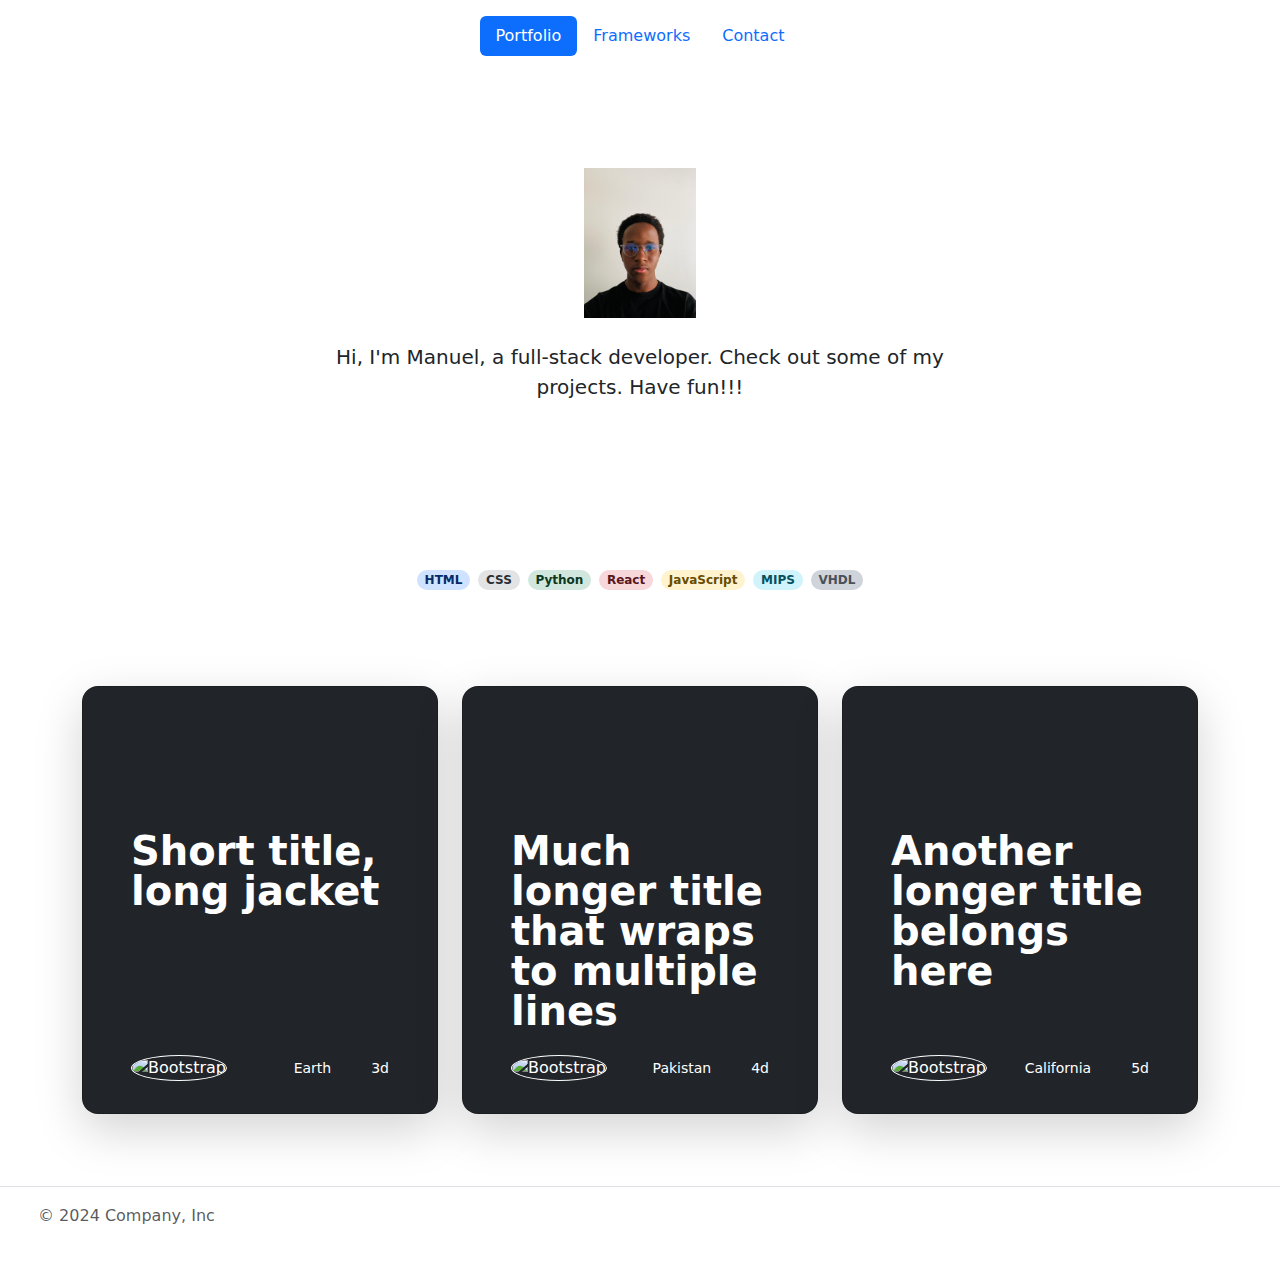
==== index.html @ d9d0e850 "Added image assets and modified hero section Put an intro of myself in the hero section" ====
<!DOCTYPE html>
<html lang="en">
<head>
    <meta charset="UTF-8">
    <meta name="viewport" content="width=device-width, initial-scale=1.0">
    <link href="https://cdn.jsdelivr.net/npm/bootstrap@5.3.3/dist/css/bootstrap.min.css" rel="stylesheet" integrity="sha384-QWTKZyjpPEjISv5WaRU9OFeRpok6YctnYmDr5pNlyT2bRjXh0JMhjY6hW+ALEwIH" crossorigin="anonymous">
    <link rel="stylesheet" href="./styles.css">
    <title>Manuel Mokua</title>
</head>
<body>
    <section class="header">
        <div class="container">
            <header class="d-flex justify-content-center py-3">
              <ul class="nav nav-pills">
                <li class="nav-item"><a href="#" class="nav-link active" aria-current="page">Portfolio</a></li>
                <li class="nav-item"><a href="#" class="nav-link">Frameworks</a></li>
                <li class="nav-item"><a href="#" class="nav-link">Contact</a></li>
              </ul>
            </header>
          </div>
    </section>

    <section class="hero">
        <div class="px-4 py-5 my-5 text-center">
            <img class="d-block mx-auto mb-4" src="./assets/emmanuelmokua.jpeg" alt="picture of emmanuel mokua" width="" height="150">
            
            <div class="col-lg-6 mx-auto">
              <p class="lead mb-4">Hi, I'm Manuel, a full-stack developer. Check out some of my projects. Have fun!!!</p>
            </div>
          </div>
    </section>

    <section class="badges">
        <div class="d-flex gap-2 justify-content-center py-5">
            <span class="badge bg-primary-subtle text-primary-emphasis rounded-pill">HTML</span>
            <span class="badge bg-secondary-subtle text-secondary-emphasis rounded-pill">CSS</span>
            <span class="badge bg-success-subtle text-success-emphasis rounded-pill">Python</span>
            <span class="badge bg-danger-subtle text-danger-emphasis rounded-pill">React</span>
            <span class="badge bg-warning-subtle text-warning-emphasis rounded-pill">JavaScript</span>
            <span class="badge bg-info-subtle text-info-emphasis rounded-pill">MIPS</span>
            <span class="badge bg-dark-subtle text-dark-emphasis rounded-pill">VHDL</span>
          </div>
    </section>

    <section class="features">
        <div class="container">
        <div class="row row-cols-1 row-cols-lg-3 align-items-stretch g-4 py-5">
            <div class="col">
              <div class="card card-cover h-100 overflow-hidden text-bg-dark rounded-4 shadow-lg" style="background-image: url('unsplash-photo-1.jpg');">
                <div class="d-flex flex-column h-100 p-5 pb-3 text-white text-shadow-1">
                  <h3 class="pt-5 mt-5 mb-4 display-6 lh-1 fw-bold">Short title, long jacket</h3>
                  <ul class="d-flex list-unstyled mt-auto">
                    <li class="me-auto">
                      <img src="https://github.com/twbs.png" alt="Bootstrap" width="32" height="32" class="rounded-circle border border-white">
                    </li>
                    <li class="d-flex align-items-center me-3">
                      <svg class="bi me-2" width="1em" height="1em"><use xlink:href="#geo-fill"></use></svg>
                      <small>Earth</small>
                    </li>
                    <li class="d-flex align-items-center">
                      <svg class="bi me-2" width="1em" height="1em"><use xlink:href="#calendar3"></use></svg>
                      <small>3d</small>
                    </li>
                  </ul>
                </div>
              </div>
            </div>
      
            <div class="col">
              <div class="card card-cover h-100 overflow-hidden text-bg-dark rounded-4 shadow-lg" style="background-image: url('unsplash-photo-2.jpg');">
                <div class="d-flex flex-column h-100 p-5 pb-3 text-white text-shadow-1">
                  <h3 class="pt-5 mt-5 mb-4 display-6 lh-1 fw-bold">Much longer title that wraps to multiple lines</h3>
                  <ul class="d-flex list-unstyled mt-auto">
                    <li class="me-auto">
                      <img src="https://github.com/twbs.png" alt="Bootstrap" width="32" height="32" class="rounded-circle border border-white">
                    </li>
                    <li class="d-flex align-items-center me-3">
                      <svg class="bi me-2" width="1em" height="1em"><use xlink:href="#geo-fill"></use></svg>
                      <small>Pakistan</small>
                    </li>
                    <li class="d-flex align-items-center">
                      <svg class="bi me-2" width="1em" height="1em"><use xlink:href="#calendar3"></use></svg>
                      <small>4d</small>
                    </li>
                  </ul>
                </div>
              </div>
            </div>
      
            <div class="col">
              <div class="card card-cover h-100 overflow-hidden text-bg-dark rounded-4 shadow-lg" style="background-image: url('unsplash-photo-3.jpg');">
                <div class="d-flex flex-column h-100 p-5 pb-3 text-shadow-1">
                  <h3 class="pt-5 mt-5 mb-4 display-6 lh-1 fw-bold">Another longer title belongs here</h3>
                  <ul class="d-flex list-unstyled mt-auto">
                    <li class="me-auto">
                      <img src="https://github.com/twbs.png" alt="Bootstrap" width="32" height="32" class="rounded-circle border border-white">
                    </li>
                    <li class="d-flex align-items-center me-3">
                      <svg class="bi me-2" width="1em" height="1em"><use xlink:href="#geo-fill"></use></svg>
                      <small>California</small>
                    </li>
                    <li class="d-flex align-items-center">
                      <svg class="bi me-2" width="1em" height="1em"><use xlink:href="#calendar3"></use></svg>
                      <small>5d</small>
                    </li>
                  </ul>
                </div>
              </div>
            </div>
          </div>
        </div>
    </section>

    <section class="footer">
        <footer class="d-flex flex-wrap justify-content-between align-items-center py-3 my-4 border-top">
            <div class="col-md-4 d-flex align-items-center">
              <a href="/" class="mb-3 me-2 mb-md-0 text-body-secondary text-decoration-none lh-1">
                <svg class="bi" width="30" height="24"><use xlink:href="#bootstrap"></use></svg>
              </a>
              <span class="mb-3 mb-md-0 text-body-secondary">© 2024 Company, Inc</span>
            </div>
        
            <ul class="nav col-md-4 justify-content-end list-unstyled d-flex">
              <li class="ms-3"><a class="text-body-secondary" href="#"><svg class="bi" width="24" height="24"><use xlink:href="#twitter"></use></svg></a></li>
              <li class="ms-3"><a class="text-body-secondary" href="#"><svg class="bi" width="24" height="24"><use xlink:href="#instagram"></use></svg></a></li>
              <li class="ms-3"><a class="text-body-secondary" href="#"><svg class="bi" width="24" height="24"><use xlink:href="#facebook"></use></svg></a></li>
            </ul>
          </footer>
    </section>

    <script src="https://cdn.jsdelivr.net/npm/bootstrap@5.3.3/dist/js/bootstrap.bundle.min.js" integrity="sha384-YvpcrYf0tY3lHB60NNkmXc5s9fDVZLESaAA55NDzOxhy9GkcIdslK1eN7N6jIeHz" crossorigin="anonymous"></script>
</body>
</html>
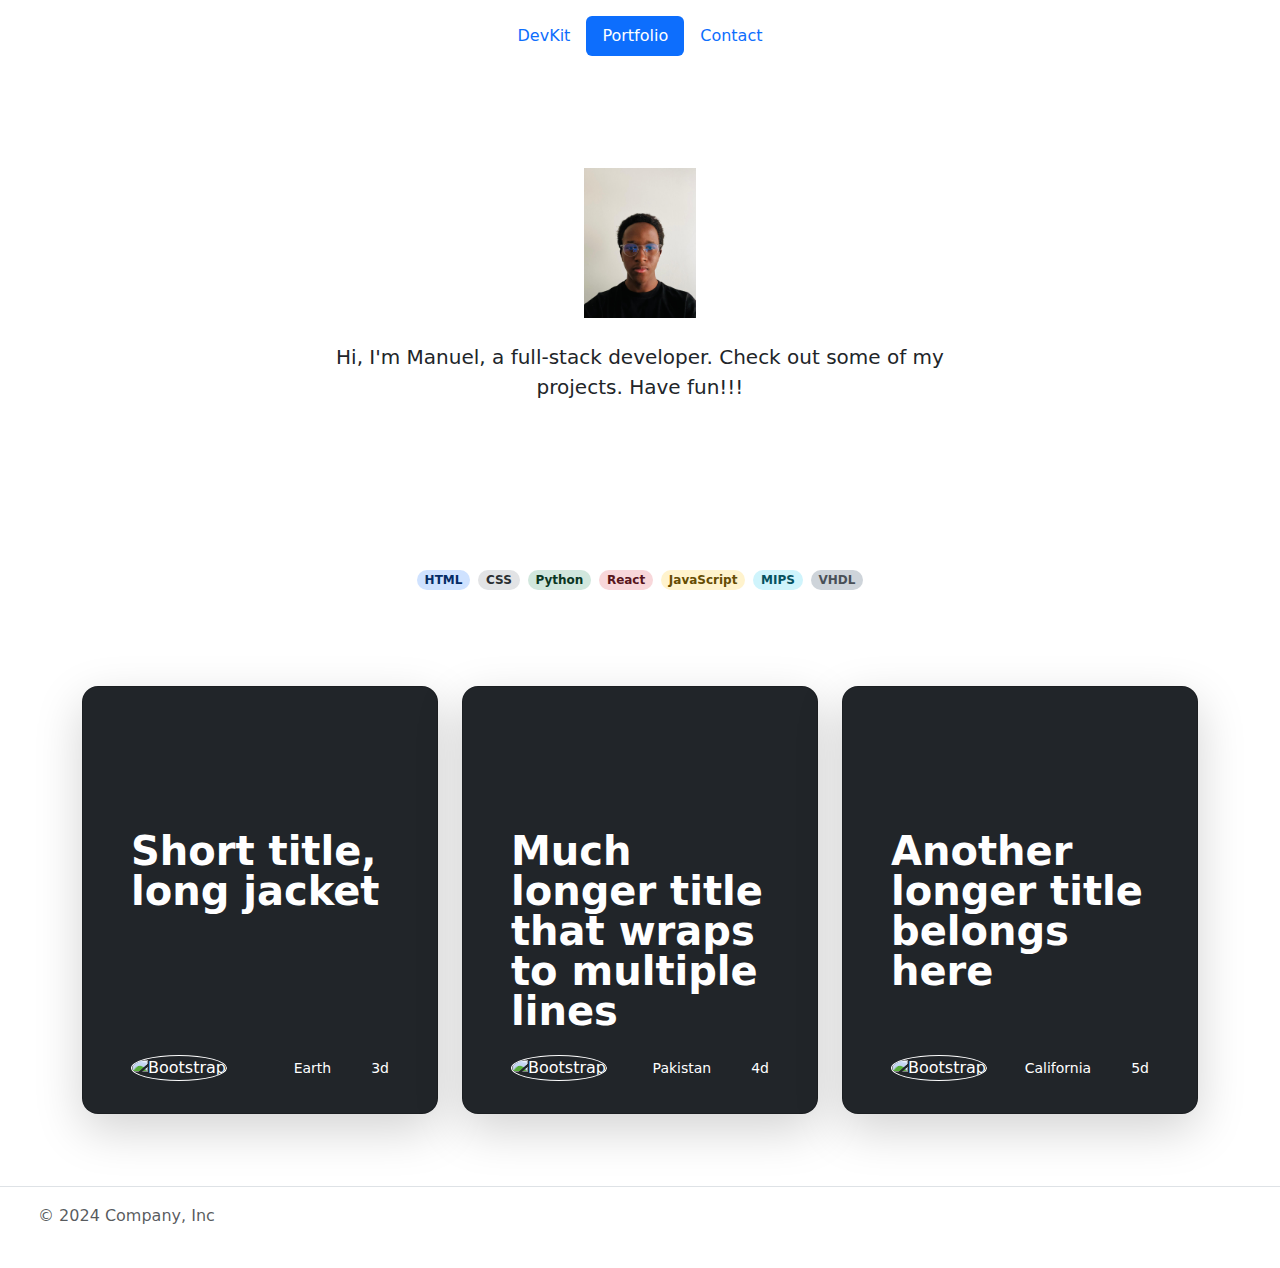
==== commit 0b5edddc: "Styled Header and Hero sections Added a background image Changed background color to aliceblue Round" ====
--- a/index.html
+++ b/index.html
@@ -12,8 +12,8 @@
         <div class="container">
             <header class="d-flex justify-content-center py-3">
               <ul class="nav nav-pills">
-                <li class="nav-item"><a href="#" class="nav-link active" aria-current="page">Portfolio</a></li>
-                <li class="nav-item"><a href="#" class="nav-link">Frameworks</a></li>
+                <li class="nav-item"><a href="#" class="nav-link" aria-current="page">DevKit</a></li>
+                <li class="nav-item"><a href="#" class="nav-link active">Portfolio</a></li>
                 <li class="nav-item"><a href="#" class="nav-link">Contact</a></li>
               </ul>
             </header>
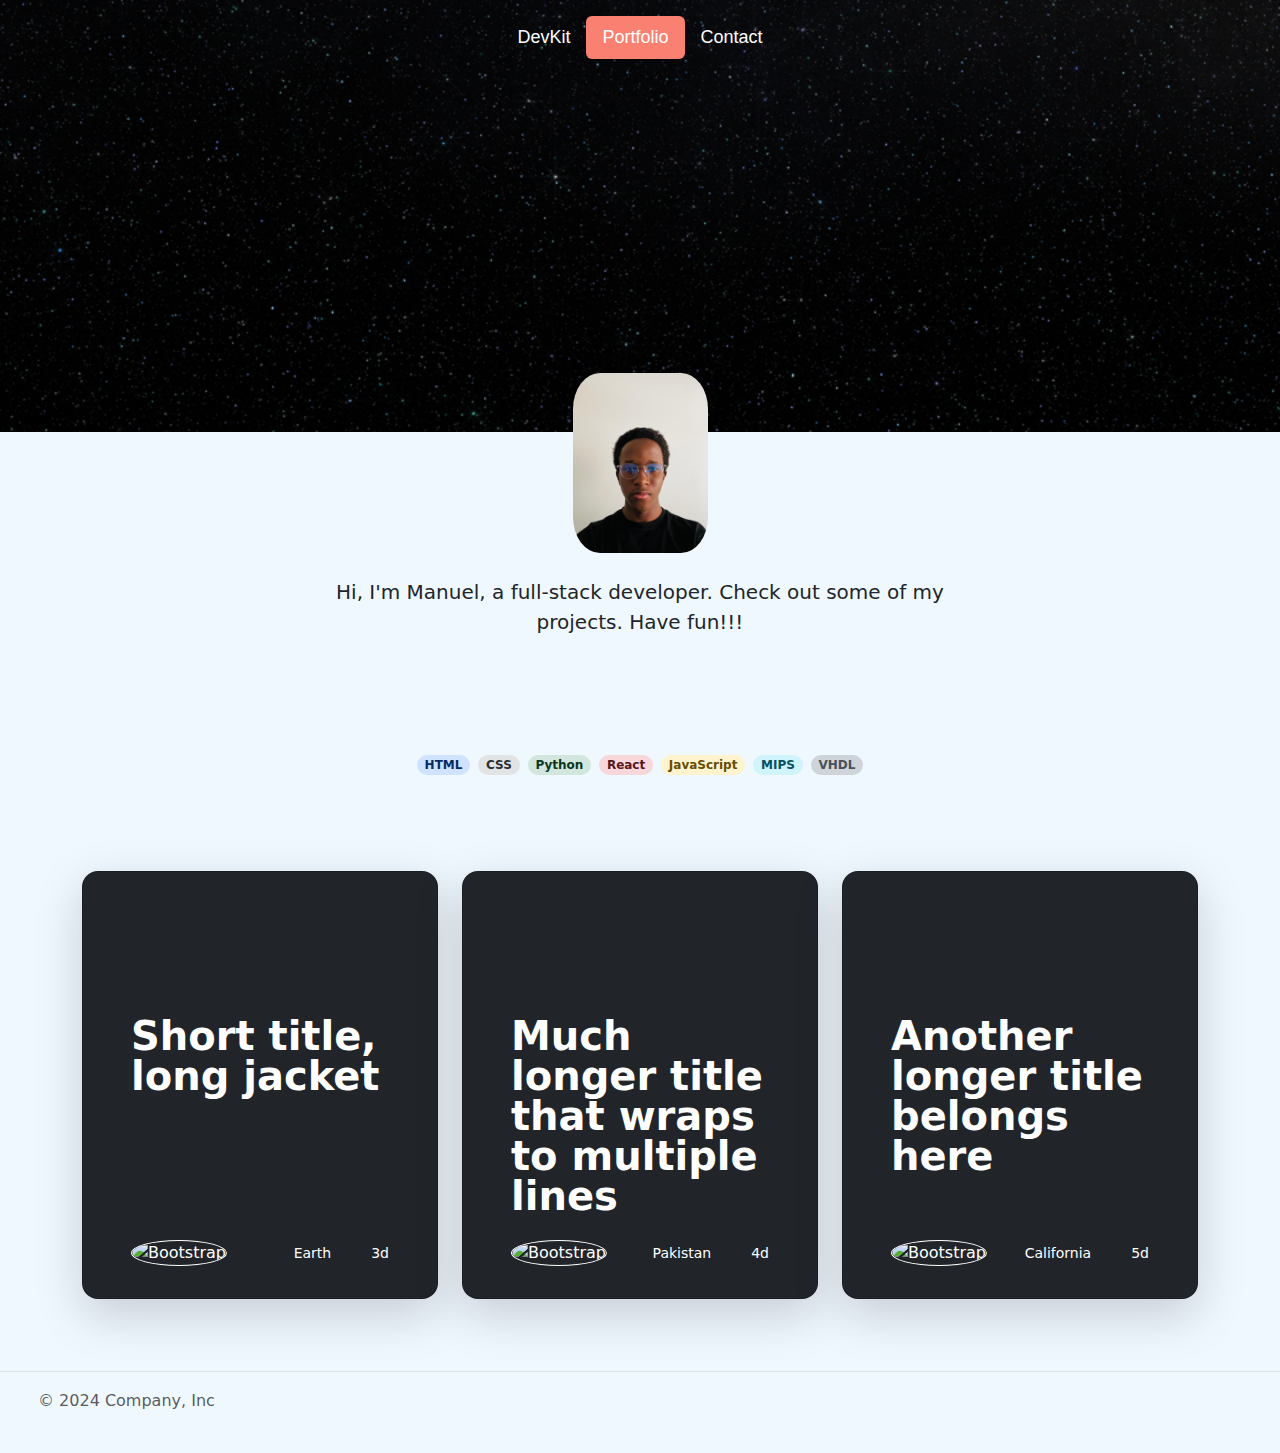
==== commit 16723754: "Styled header and hero sections added background image and color adjusted margins on top & bottom of" ====
--- a/index.html
+++ b/index.html
@@ -8,6 +8,7 @@
     <title>Manuel Mokua</title>
 </head>
 <body>
+  <!-- Header -->
     <section class="header">
         <div class="container">
             <header class="d-flex justify-content-center py-3">
@@ -20,16 +21,19 @@
           </div>
     </section>
 
+    <!-- Hero -->
     <section class="hero">
         <div class="px-4 py-5 my-5 text-center">
-            <img class="d-block mx-auto mb-4" src="./assets/emmanuelmokua.jpeg" alt="picture of emmanuel mokua" width="" height="150">
-            
+            <div class="developer-image">
+            <img class="d-block mx-auto mb-4" src="./assets/emmanuelmokua.jpeg" alt="picture of emmanuel mokua" width="" height="180" style="border-radius: 20%">
+            </div>
             <div class="col-lg-6 mx-auto">
               <p class="lead mb-4">Hi, I'm Manuel, a full-stack developer. Check out some of my projects. Have fun!!!</p>
             </div>
           </div>
     </section>
 
+    <!-- Badges -->
     <section class="badges">
         <div class="d-flex gap-2 justify-content-center py-5">
             <span class="badge bg-primary-subtle text-primary-emphasis rounded-pill">HTML</span>
@@ -42,6 +46,7 @@
           </div>
     </section>
 
+    <!-- Portfolio -->
     <section class="features">
         <div class="container">
         <div class="row row-cols-1 row-cols-lg-3 align-items-stretch g-4 py-5">
@@ -111,6 +116,7 @@
         </div>
     </section>
 
+    <!-- Footer -->
     <section class="footer">
         <footer class="d-flex flex-wrap justify-content-between align-items-center py-3 my-4 border-top">
             <div class="col-md-4 d-flex align-items-center">
--- a/styles.css
+++ b/styles.css
@@ -0,0 +1,22 @@
+body {
+    background-image: url(./assets/spacecanvas.jpeg);
+    background-repeat: no-repeat;
+    background-size: 100%;
+    background-position-y: -22lh;
+    background-color: aliceblue;
+}
+
+.nav-item .nav-link {
+    color: white;
+    font-size:large;
+    font-family:Arial, Helvetica, sans-serif
+}
+
+.nav-item .nav-link.active {
+    background-color:salmon;
+}
+
+.hero {
+    margin-top: 250px;
+    margin-bottom: -50px
+}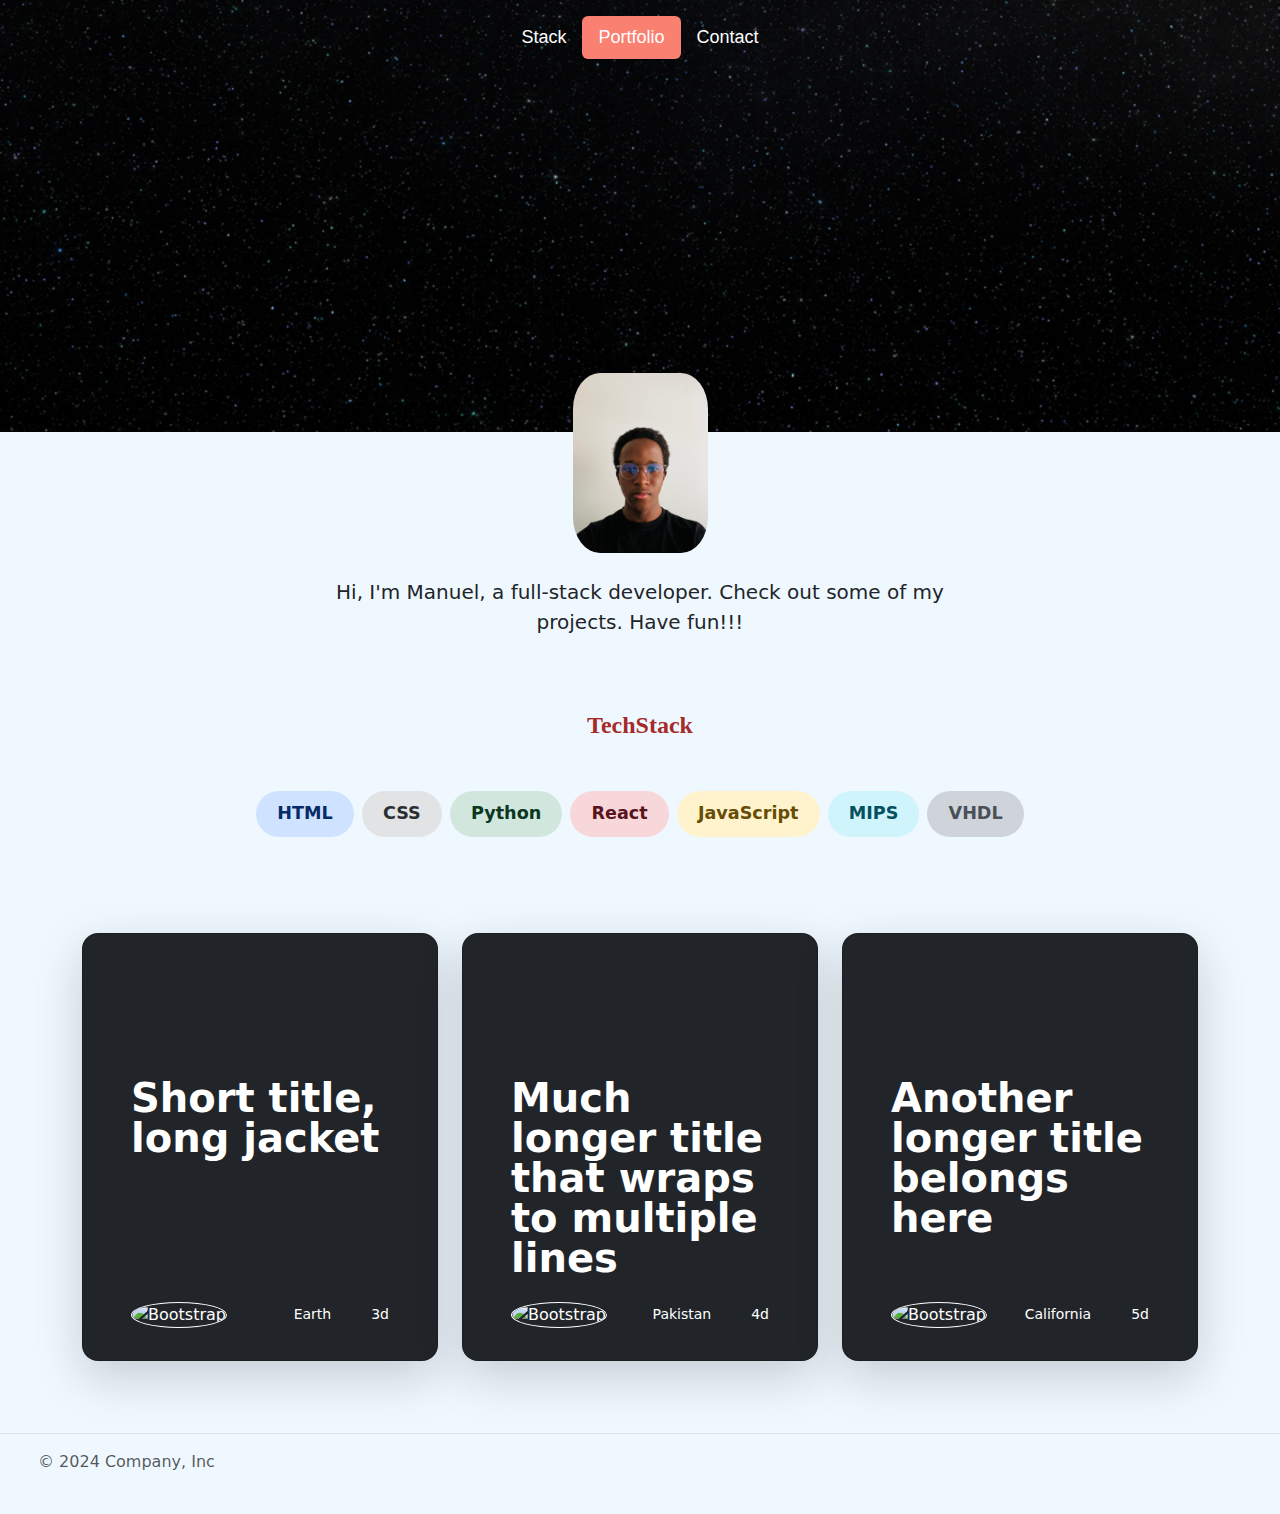
==== commit 75d1a4ee: "Styled Badges Section Added a "larger-barge" class to add custom styling to span elements Added a ti" ====
--- a/index.html
+++ b/index.html
@@ -13,7 +13,7 @@
         <div class="container">
             <header class="d-flex justify-content-center py-3">
               <ul class="nav nav-pills">
-                <li class="nav-item"><a href="#" class="nav-link" aria-current="page">DevKit</a></li>
+                <li class="nav-item"><a href="#" class="nav-link" aria-current="page">Stack</a></li>
                 <li class="nav-item"><a href="#" class="nav-link active">Portfolio</a></li>
                 <li class="nav-item"><a href="#" class="nav-link">Contact</a></li>
               </ul>
@@ -35,14 +35,15 @@
 
     <!-- Badges -->
     <section class="badges">
+      <p class="skill-heading">TechStack</p>
         <div class="d-flex gap-2 justify-content-center py-5">
-            <span class="badge bg-primary-subtle text-primary-emphasis rounded-pill">HTML</span>
-            <span class="badge bg-secondary-subtle text-secondary-emphasis rounded-pill">CSS</span>
-            <span class="badge bg-success-subtle text-success-emphasis rounded-pill">Python</span>
-            <span class="badge bg-danger-subtle text-danger-emphasis rounded-pill">React</span>
-            <span class="badge bg-warning-subtle text-warning-emphasis rounded-pill">JavaScript</span>
-            <span class="badge bg-info-subtle text-info-emphasis rounded-pill">MIPS</span>
-            <span class="badge bg-dark-subtle text-dark-emphasis rounded-pill">VHDL</span>
+            <span class="badge bg-primary-subtle text-primary-emphasis rounded-pill larger-badge">HTML</span>
+            <span class="badge bg-secondary-subtle text-secondary-emphasis rounded-pill larger-badge">CSS</span>
+            <span class="badge bg-success-subtle text-success-emphasis rounded-pill larger-badge">Python</span>
+            <span class="badge bg-danger-subtle text-danger-emphasis rounded-pill larger-badge">React</span>
+            <span class="badge bg-warning-subtle text-warning-emphasis rounded-pill larger-badge">JavaScript</span>
+            <span class="badge bg-info-subtle text-info-emphasis rounded-pill larger-badge">MIPS</span>
+            <span class="badge bg-dark-subtle text-dark-emphasis rounded-pill larger-badge">VHDL</span>
           </div>
     </section>
 
--- a/styles.css
+++ b/styles.css
@@ -19,4 +19,18 @@
 .hero {
     margin-top: 250px;
     margin-bottom: -50px
+}
+
+.larger-badge {
+    padding: 0.8em 1.2em;
+    font-size: 1.1em;
+}
+
+.skill-heading {
+    text-align: center;
+    margin-bottom: 0px;
+    font-weight: bold;
+    font-size: x-large;
+    font-family:Georgia, 'Times New Roman', Times, serif;
+    color:brown;
 }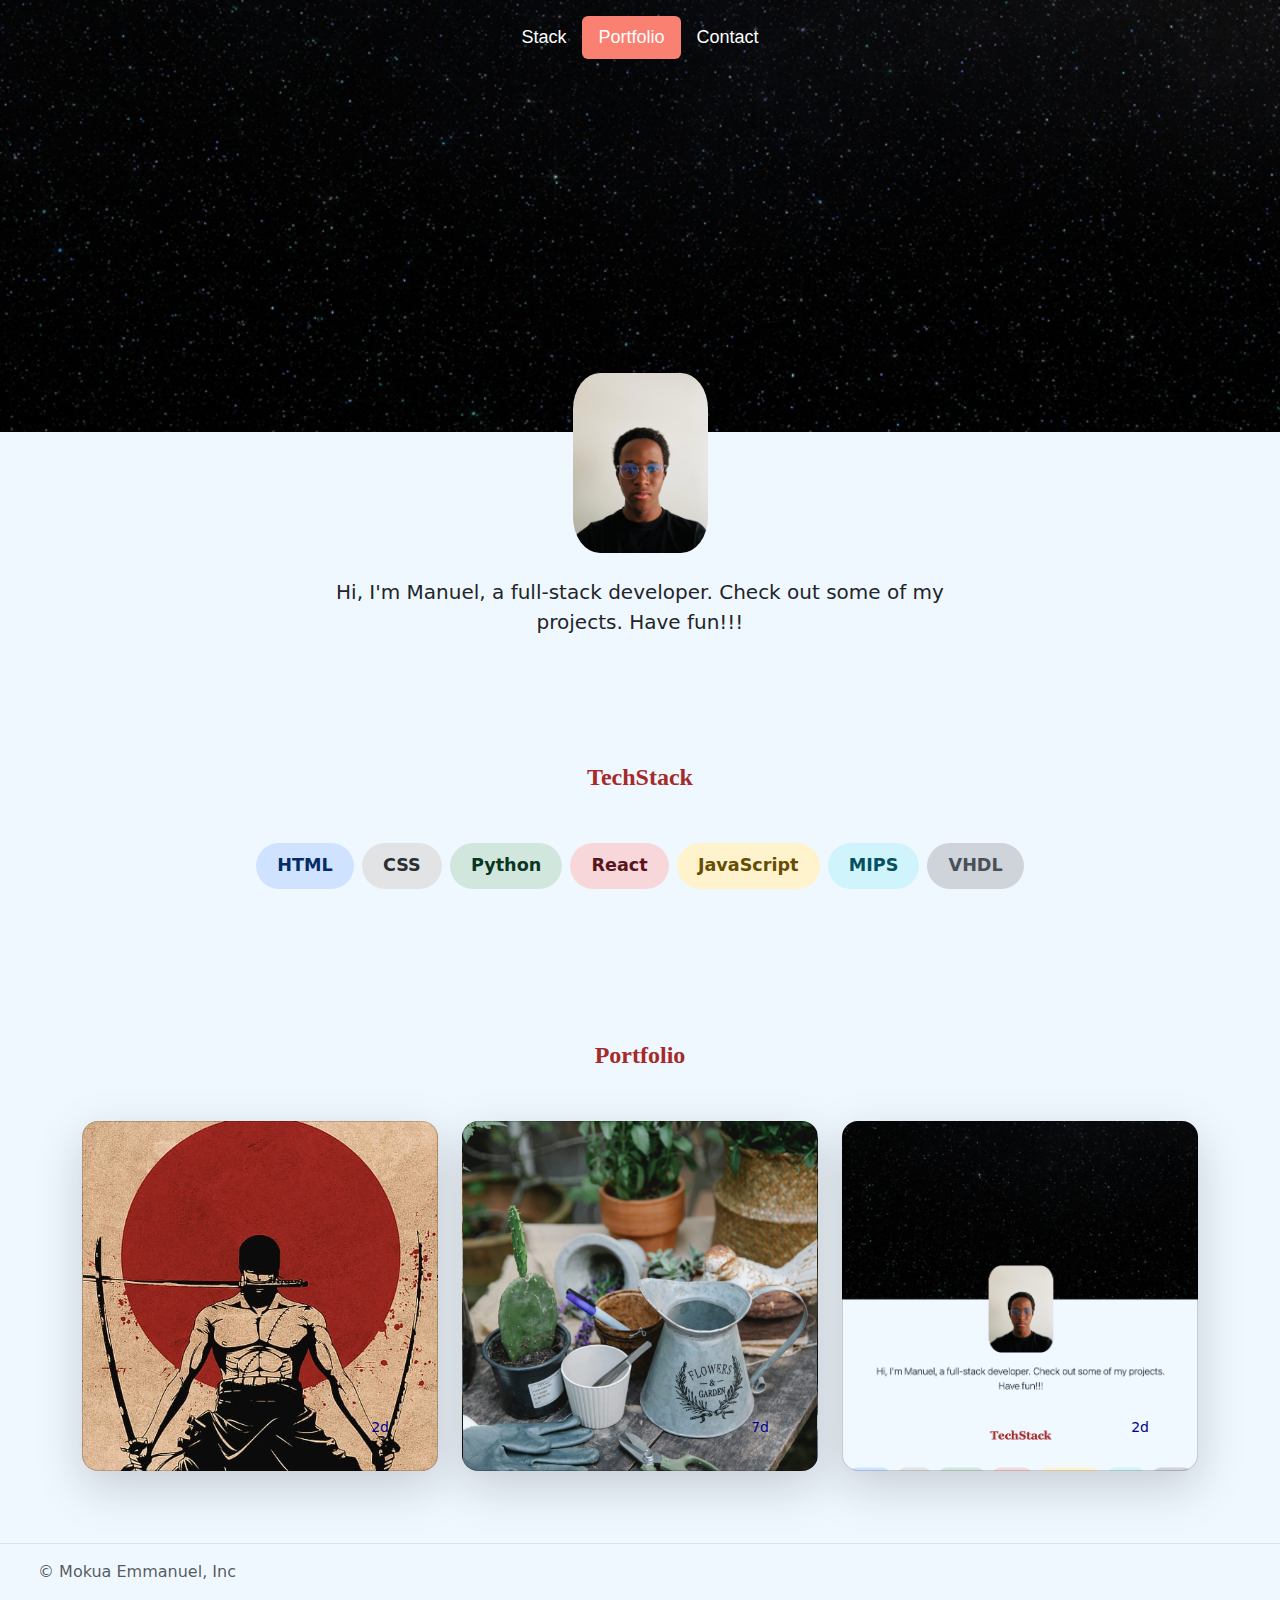
==== commit f1c93267: "Finished Portfolio Section resized images added portfolio project images added heading adjusted marg" ====
--- a/index.html
+++ b/index.html
@@ -35,7 +35,7 @@
 
     <!-- Badges -->
     <section class="badges">
-      <p class="skill-heading">TechStack</p>
+      <p class="skill-heading badges-section">TechStack</p>
         <div class="d-flex gap-2 justify-content-center py-5">
             <span class="badge bg-primary-subtle text-primary-emphasis rounded-pill larger-badge">HTML</span>
             <span class="badge bg-secondary-subtle text-secondary-emphasis rounded-pill larger-badge">CSS</span>
@@ -49,23 +49,24 @@
 
     <!-- Portfolio -->
     <section class="features">
+      <p class="skill-heading features-section">Portfolio</p>
         <div class="container">
         <div class="row row-cols-1 row-cols-lg-3 align-items-stretch g-4 py-5">
             <div class="col">
-              <div class="card card-cover h-100 overflow-hidden text-bg-dark rounded-4 shadow-lg" style="background-image: url('unsplash-photo-1.jpg');">
+              <div class="card card-cover h-100 overflow-hidden text-bg-dark rounded-4 shadow-lg" style="background-image: url('./assets/roronoazoro.jpeg');">
                 <div class="d-flex flex-column h-100 p-5 pb-3 text-white text-shadow-1">
-                  <h3 class="pt-5 mt-5 mb-4 display-6 lh-1 fw-bold">Short title, long jacket</h3>
+                  
                   <ul class="d-flex list-unstyled mt-auto">
                     <li class="me-auto">
-                      <img src="https://github.com/twbs.png" alt="Bootstrap" width="32" height="32" class="rounded-circle border border-white">
+                      
                     </li>
                     <li class="d-flex align-items-center me-3">
                       <svg class="bi me-2" width="1em" height="1em"><use xlink:href="#geo-fill"></use></svg>
-                      <small>Earth</small>
+                      
                     </li>
                     <li class="d-flex align-items-center">
                       <svg class="bi me-2" width="1em" height="1em"><use xlink:href="#calendar3"></use></svg>
-                      <small>3d</small>
+                      <small class="card-min-text">2d</small>
                     </li>
                   </ul>
                 </div>
@@ -73,20 +74,20 @@
             </div>
       
             <div class="col">
-              <div class="card card-cover h-100 overflow-hidden text-bg-dark rounded-4 shadow-lg" style="background-image: url('unsplash-photo-2.jpg');">
+              <div class="card card-cover h-00 overflow-hidden text-bg-dark rounded-4 shadow-lg" style="background-image: url('./assets/greenrooms.jpeg');">
                 <div class="d-flex flex-column h-100 p-5 pb-3 text-white text-shadow-1">
-                  <h3 class="pt-5 mt-5 mb-4 display-6 lh-1 fw-bold">Much longer title that wraps to multiple lines</h3>
+                
                   <ul class="d-flex list-unstyled mt-auto">
                     <li class="me-auto">
-                      <img src="https://github.com/twbs.png" alt="Bootstrap" width="32" height="32" class="rounded-circle border border-white">
+                      
                     </li>
                     <li class="d-flex align-items-center me-3">
                       <svg class="bi me-2" width="1em" height="1em"><use xlink:href="#geo-fill"></use></svg>
-                      <small>Pakistan</small>
+                      
                     </li>
                     <li class="d-flex align-items-center">
                       <svg class="bi me-2" width="1em" height="1em"><use xlink:href="#calendar3"></use></svg>
-                      <small>4d</small>
+                      <small class="card-min-text">7d</small>
                     </li>
                   </ul>
                 </div>
@@ -94,20 +95,19 @@
             </div>
       
             <div class="col">
-              <div class="card card-cover h-100 overflow-hidden text-bg-dark rounded-4 shadow-lg" style="background-image: url('unsplash-photo-3.jpg');">
+              <div class="card card-cover h-100 overflow-hidden text-bg-dark rounded-4 shadow-lg" style="background-image: url('./assets/personal-portfolio.png');">
                 <div class="d-flex flex-column h-100 p-5 pb-3 text-shadow-1">
-                  <h3 class="pt-5 mt-5 mb-4 display-6 lh-1 fw-bold">Another longer title belongs here</h3>
+                  
                   <ul class="d-flex list-unstyled mt-auto">
                     <li class="me-auto">
-                      <img src="https://github.com/twbs.png" alt="Bootstrap" width="32" height="32" class="rounded-circle border border-white">
+                      
                     </li>
                     <li class="d-flex align-items-center me-3">
                       <svg class="bi me-2" width="1em" height="1em"><use xlink:href="#geo-fill"></use></svg>
-                      <small>California</small>
                     </li>
                     <li class="d-flex align-items-center">
                       <svg class="bi me-2" width="1em" height="1em"><use xlink:href="#calendar3"></use></svg>
-                      <small>5d</small>
+                      <small class="card-min-text">2d</small>
                     </li>
                   </ul>
                 </div>
@@ -124,7 +124,7 @@
               <a href="/" class="mb-3 me-2 mb-md-0 text-body-secondary text-decoration-none lh-1">
                 <svg class="bi" width="30" height="24"><use xlink:href="#bootstrap"></use></svg>
               </a>
-              <span class="mb-3 mb-md-0 text-body-secondary">© 2024 Company, Inc</span>
+              <span class="mb-3 mb-md-0 text-body-secondary">© Mokua Emmanuel, Inc</span>
             </div>
         
             <ul class="nav col-md-4 justify-content-end list-unstyled d-flex">
--- a/styles.css
+++ b/styles.css
@@ -33,4 +33,17 @@
     font-size: x-large;
     font-family:Georgia, 'Times New Roman', Times, serif;
     color:brown;
+}
+
+.skill-heading.features-section, .skill-heading.badges-section {
+    margin-top: 100px;
+}
+.card {
+    background-size: cover;
+    background-position: center;
+    height: 350px;
+}
+
+.card-min-text {
+    color:darkblue
 }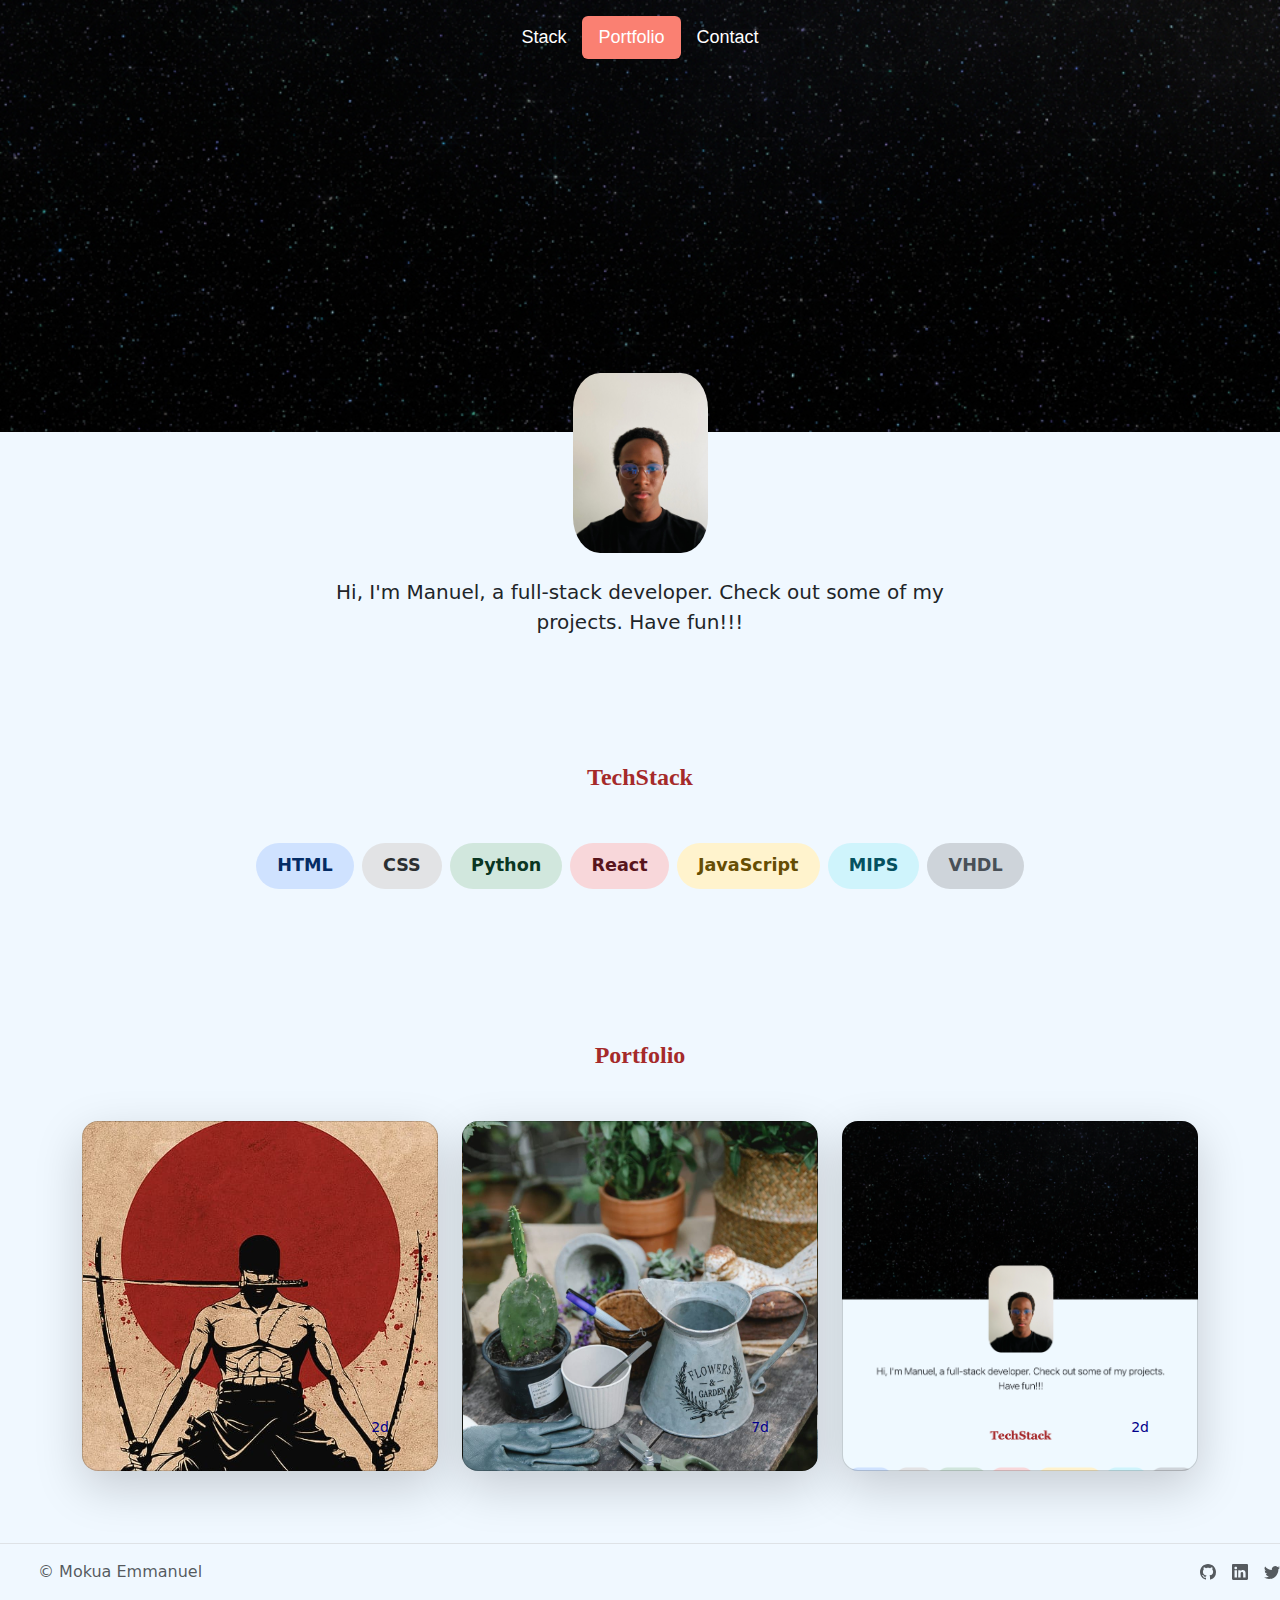
==== commit 798a8bbb: "Finished footer section added twitter, github, linkedin svgs added redirect links" ====
--- a/index.html
+++ b/index.html
@@ -11,7 +11,7 @@
   <!-- Header -->
     <section class="header">
         <div class="container">
-            <header class="d-flex justify-content-center py-3">
+            <header class="d-flex justify-content-center py-3 ">
               <ul class="nav nav-pills">
                 <li class="nav-item"><a href="#" class="nav-link" aria-current="page">Stack</a></li>
                 <li class="nav-item"><a href="#" class="nav-link active">Portfolio</a></li>
@@ -124,13 +124,25 @@
               <a href="/" class="mb-3 me-2 mb-md-0 text-body-secondary text-decoration-none lh-1">
                 <svg class="bi" width="30" height="24"><use xlink:href="#bootstrap"></use></svg>
               </a>
-              <span class="mb-3 mb-md-0 text-body-secondary">© Mokua Emmanuel, Inc</span>
+              <span class="mb-3 mb-md-0 text-body-secondary">© Mokua Emmanuel</span>
             </div>
         
             <ul class="nav col-md-4 justify-content-end list-unstyled d-flex">
-              <li class="ms-3"><a class="text-body-secondary" href="#"><svg class="bi" width="24" height="24"><use xlink:href="#twitter"></use></svg></a></li>
-              <li class="ms-3"><a class="text-body-secondary" href="#"><svg class="bi" width="24" height="24"><use xlink:href="#instagram"></use></svg></a></li>
-              <li class="ms-3"><a class="text-body-secondary" href="#"><svg class="bi" width="24" height="24"><use xlink:href="#facebook"></use></svg></a></li>
+              <li class="ms-3"><a class="text-body-secondary" href="https://github.com/manue7mokua">
+                <svg xmlns="http://www.w3.org/2000/svg" width="16" height="16" fill="currentColor" class="bi bi-github" viewBox="0 0 16 16">
+                  <path d="M8 0C3.58 0 0 3.58 0 8c0 3.54 2.29 6.53 5.47 7.59.4.07.55-.17.55-.38 0-.19-.01-.82-.01-1.49-2.01.37-2.53-.49-2.69-.94-.09-.23-.48-.94-.82-1.13-.28-.15-.68-.52-.01-.53.63-.01 1.08.58 1.23.82.72 1.21 1.87.87 2.33.66.07-.52.28-.87.51-1.07-1.78-.2-3.64-.89-3.64-3.95 0-.87.31-1.59.82-2.15-.08-.2-.36-1.02.08-2.12 0 0 .67-.21 2.2.82.64-.18 1.32-.27 2-.27s1.36.09 2 .27c1.53-1.04 2.2-.82 2.2-.82.44 1.1.16 1.92.08 2.12.51.56.82 1.27.82 2.15 0 3.07-1.87 3.75-3.65 3.95.29.25.54.73.54 1.48 0 1.07-.01 1.93-.01 2.2 0 .21.15.46.55.38A8.01 8.01 0 0 0 16 8c0-4.42-3.58-8-8-8"/>
+                </svg>
+              </a></li>
+              <li class="ms-3"><a class="text-body-secondary" href="https://www.linkedin.com/in/mokua-emmanuel-43b798269/">
+                <svg xmlns="http://www.w3.org/2000/svg" width="16" height="16" fill="currentColor" class="bi bi-linkedin" viewBox="0 0 16 16">
+                  <path d="M0 1.146C0 .513.526 0 1.175 0h13.65C15.474 0 16 .513 16 1.146v13.708c0 .633-.526 1.146-1.175 1.146H1.175C.526 16 0 15.487 0 14.854zm4.943 12.248V6.169H2.542v7.225zm-1.2-8.212c.837 0 1.358-.554 1.358-1.248-.015-.709-.52-1.248-1.342-1.248S2.4 3.226 2.4 3.934c0 .694.521 1.248 1.327 1.248zm4.908 8.212V9.359c0-.216.016-.432.08-.586.173-.431.568-.878 1.232-.878.869 0 1.216.662 1.216 1.634v3.865h2.401V9.25c0-2.22-1.184-3.252-2.764-3.252-1.274 0-1.845.7-2.165 1.193v.025h-.016l.016-.025V6.169h-2.4c.03.678 0 7.225 0 7.225z"/>
+                </svg>
+              </a></li>
+              <li class="ms-3"><a class="text-body-secondary" href="https://twitter.com/manue7onchi">
+                <svg xmlns="http://www.w3.org/2000/svg" width="16" height="16" fill="currentColor" class="bi bi-twitter" viewBox="0 0 16 16">
+                  <path d="M5.026 15c6.038 0 9.341-5.003 9.341-9.334q.002-.211-.006-.422A6.7 6.7 0 0 0 16 3.542a6.7 6.7 0 0 1-1.889.518 3.3 3.3 0 0 0 1.447-1.817 6.5 6.5 0 0 1-2.087.793A3.286 3.286 0 0 0 7.875 6.03a9.32 9.32 0 0 1-6.767-3.429 3.29 3.29 0 0 0 1.018 4.382A3.3 3.3 0 0 1 .64 6.575v.045a3.29 3.29 0 0 0 2.632 3.218 3.2 3.2 0 0 1-.865.115 3 3 0 0 1-.614-.057 3.28 3.28 0 0 0 3.067 2.277A6.6 6.6 0 0 1 .78 13.58a6 6 0 0 1-.78-.045A9.34 9.34 0 0 0 5.026 15"/>
+                </svg>
+              </a></li>
             </ul>
           </footer>
     </section>
